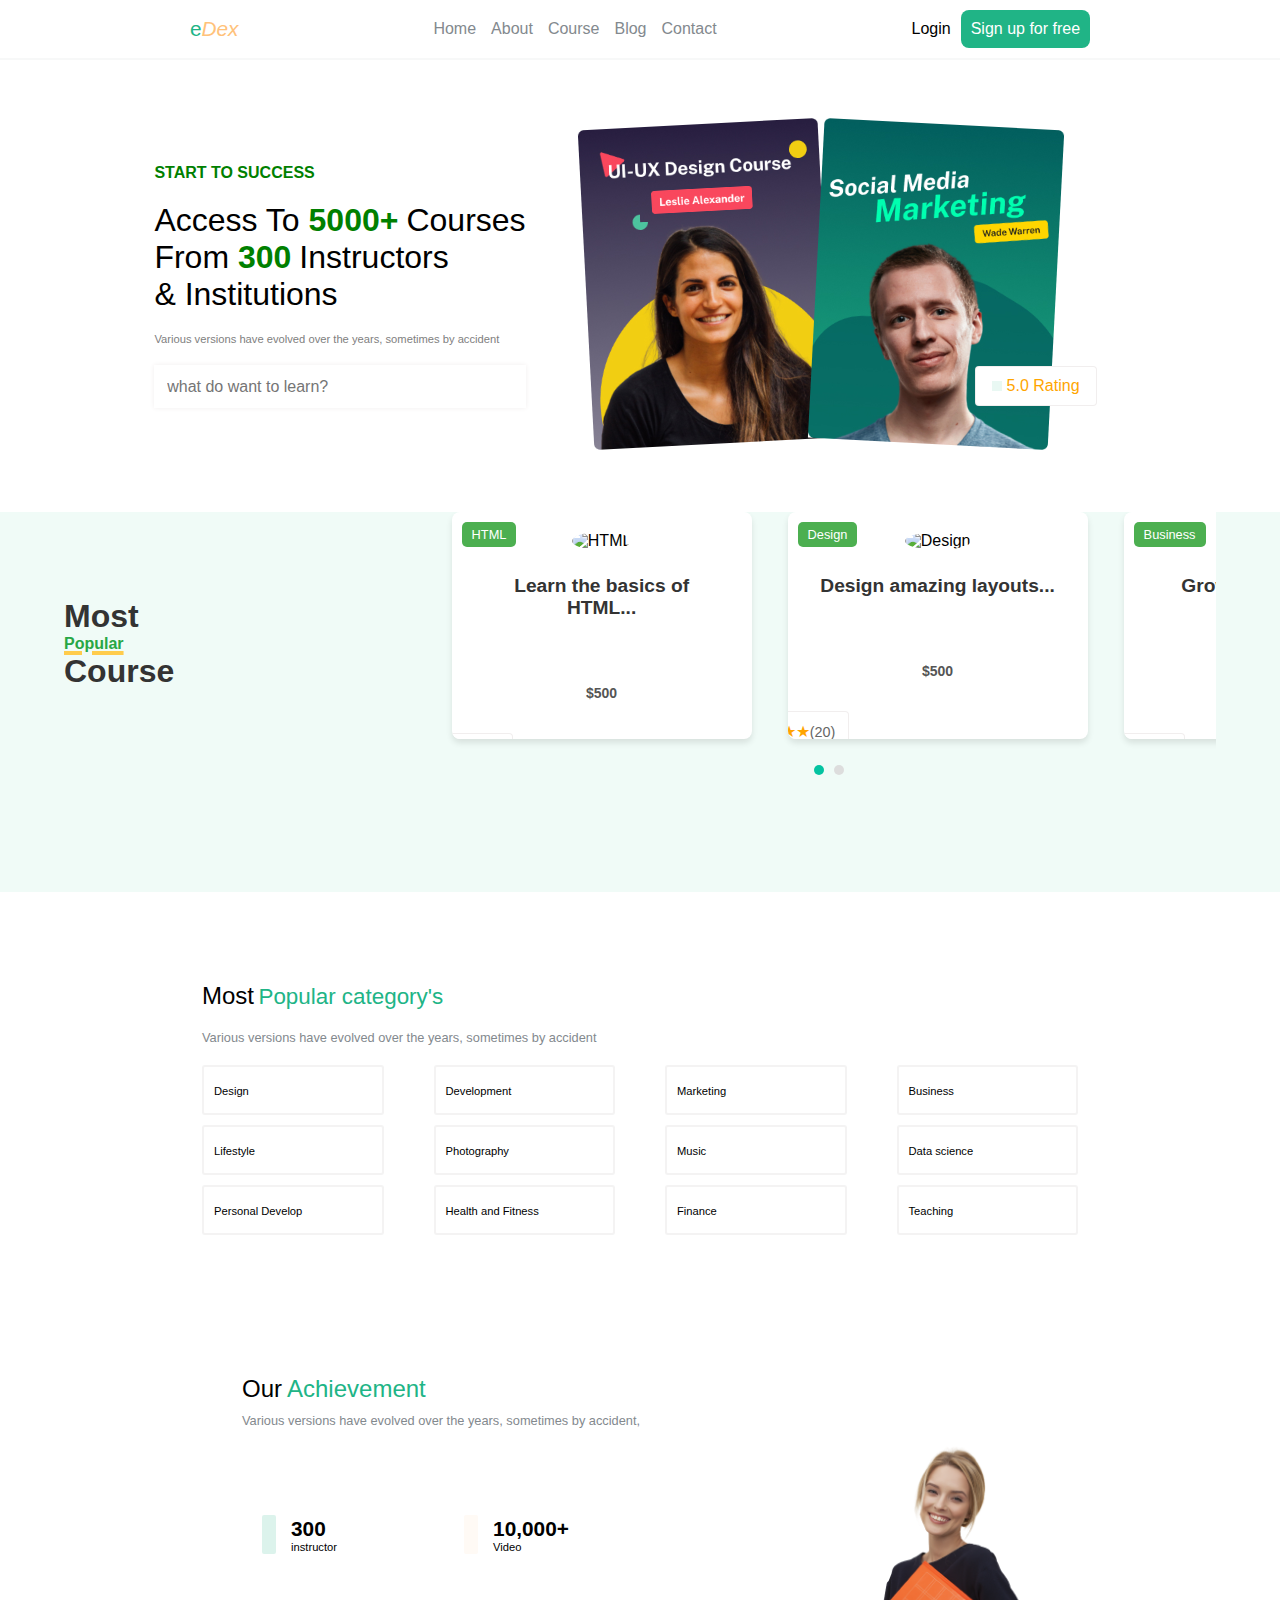
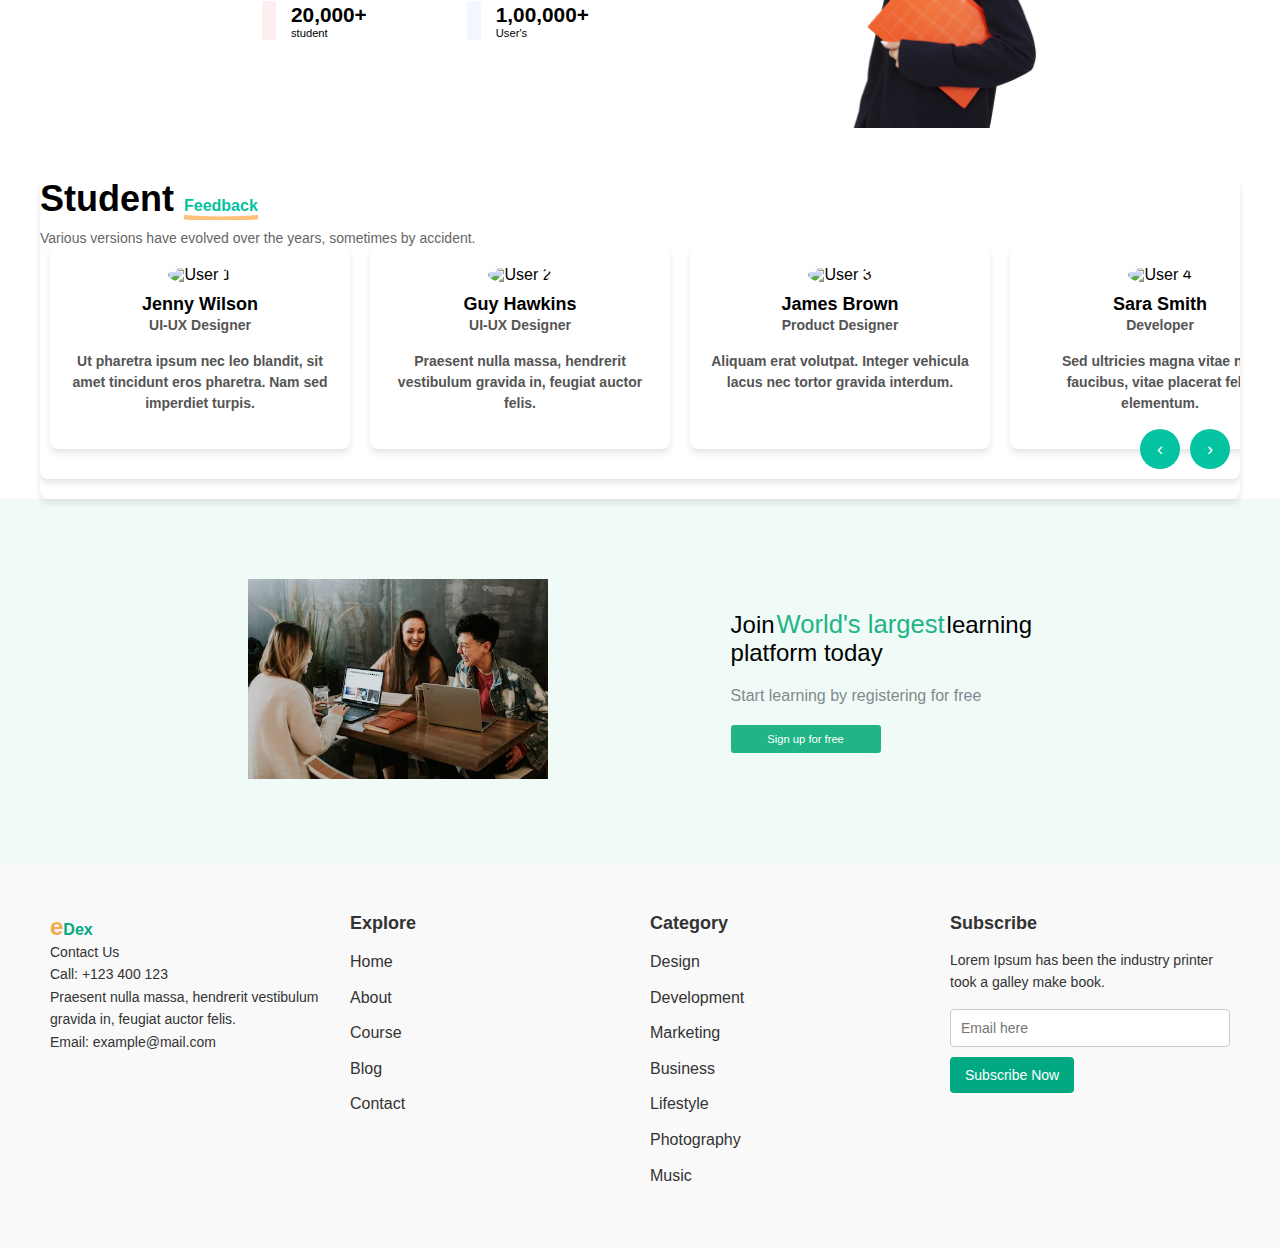
==== index.html @ a61bf7db "maked" ====
<!DOCTYPE html>
<html lang="en">

<head>
  <meta charset="UTF-8">
  <meta name="viewport" content="width=device-width, initial-scale=1.0">
  <title>eDex</title>
  <link rel="stylesheet" href="https://cdnjs.cloudflare.com/ajax/libs/remixicon/4.5.0/remixicon.css"
    integrity="sha512-6p+GTq7fjTHD/sdFPWHaFoALKeWOU9f9MPBoPnvJEWBkGS4PKVVbCpMps6IXnTiXghFbxlgDE8QRHc3MU91lJg=="
    crossorigin="anonymous" referrerpolicy="no-referrer" />

  <link rel="stylesheet" href="https://cdnjs.cloudflare.com/ajax/libs/font-awesome/6.7.1/css/all.min.css"
    integrity="sha512-5Hs3dF2AEPkpNAR7UiOHba+lRSJNeM2ECkwxUIxC1Q/FLycGTbNapWXB4tP889k5T5Ju8fs4b1P5z/iB4nMfSQ=="
    crossorigin="anonymous" referrerpolicy="no-referrer" />

  <link rel="stylesheet" href="style.css">
</head>

<body>
  <header class="header">
    <nav class="nav-bar">
      <div class="logo">
        <a href="">
          <p><span class="e">e</span><span class="dex">Dex</span></p>
        </a>
      </div>
      <div class="ul-div">
        <ul>
          <li><a href="#home">Home</a></li>
          <li><a href="#about">About</a></li>
          <li><a href="#Course">Course</a></li>
          <li><a href="#blog">Blog</a></li>
          <li><a href="#contact">Contact</a></li>
        </ul>
      </div>
      <div class="login-signup">
        <div class="child-1">
          <i class="fa-solid fa-lock"></i><button type="submit" class="btn login">Login</button>
        </div>
        <div class="child-2">
          <button type="submit" class="btn sign-up">Sign up for free</button>
        </div>
      </div>
    </nav>
  </header>
  <section id="home">
    <div class="home-container">
      <div class="text-content">
        <span class="green">START TO SUCCESS</span>
        <p>Access To <span class="green">5000+</span>Courses <br> From <span class="green">300</span>Instructors
          <br> & Institutions
        </p>
        <span class="grey">Various versions have evolved over the years, sometimes by accident</span>
        <div class="input-InHome">
          <input type="text" placeholder="what do want to learn?">
          <i class="fa-solid fa-magnifying-glass"></i>
        </div>


      </div>
      <div class="img-content">
        <div class="img-1">
          <img src="./img/img-1.jpeg" alt="">
        </div>
        <div class="img-2">
          <img src="./img/img-2.jpeg" alt="">
        </div>
        <div class="rating">
          <i class="fa-solid fa-star"></i>
          <p>5.0 Rating</p>
        </div>
      </div>
    </div>
  </section>

  <section id="about">
    <div class="scrollable-card-slider-container">
      <div class="title-section">
          <h1>Most <span>Popular</span> Course</h1>
      </div>
  
      <div class="slider-container">
          <div class="card-wrapper" id="cardWrapper">
              <div class="card">
                  <img src="https://plus.unsplash.com/premium_photo-1689530775582-83b8abdb5020?fm=jpg&q=60&w=3000&ixlib=rb-4.0.3&ixid=M3wxMjA3fDB8MHxzZWFyY2h8MXx8cmFuZG9tJTIwcGVyc29ufGVufDB8fDB8fHww" alt="HTML">
                  <span class="tag">HTML</span>
                  <h3>Learn the basics of HTML...</h3>
                  <div class="rating">★★★★★ <span>(15)</span></div>
                  <p>$500</p>
              </div>
              <div class="card">
                  <img src="https://img.freepik.com/free-photo/young-adult-man-wearing-hoodie-beanie_23-2149393636.jpg" alt="Design">
                  <span class="tag">Design</span>
                  <h3>Design amazing layouts...</h3>
                  <div class="rating">★★★★★ <span>(20)</span></div>
                  <p>$500</p>
              </div>
              <div class="card">
                  <img src="https://img.freepik.com/free-photo/losers-go-home-portrait-happy-guy-showing-loser-sign-forehead_155003-19452.jpg" alt="Business">
                  <span class="tag">Business</span>
                  <h3>Grow your business skills...</h3>
                  <div class="rating">★★★★★ <span>(102)</span></div>
                  <p>$500</p>
              </div>
              <div class="card">
                  <img src="https://media.istockphoto.com/id/925632000/photo/winning-success-man-happy-ecstatic-celebrating-being-a-winner-dynamic-energetic-image-of-male.jpg?s=612x612&w=0&k=20&c=sXcFBynfsKhhz_9A-Txj9OC85GzZUPW6DVGAXQM1nG4=" alt="Marketing">
                  <span class="tag">Marketing</span>
                  <h3>Master marketing strategies...</h3>
                  <div class="rating">★★★★★ <span>(45)</span></div>
                  <p>$500</p>
              </div>
          </div>
          <div class="dots-container" id="dotsContainer"></div>
      </div>
  </div>
  







  </section>


  <section id="Course">
    <div class="course-container">
      <div class="heading">
        <p><span class="most">Most</span> <span class="pop">Popular category's</span></p>
      </div>
      <div class="p">
        <p>Various versions have evolved over the years, sometimes by accident</p>
      </div>
      <div class="course">
        <div class="child">
          <div class="child-I">
            <div class="detail">
              <i class="ri-pen-nib-line"></i>
              <span>Design</span>
            </div>
            <div class="ic"><i class="ri-arrow-right-up-line"></i></i></div>
          </div>
          <div class="child-I">
            <div class="detail">
              <i class="fa-regular fa-file"></i>
              <span>Development</span>

            </div>
            <div class="ic"><i class="ri-arrow-right-up-line"></i></i></div>
          </div>
          <div class="child-I">
            <div class="detail">
              <i class="fa-solid fa-microphone"></i>
              <span>Marketing</span>
            </div>
            <div class="ic"><i class="ri-arrow-right-up-line"></i></i></div>
          </div>
          <div class="child-I">
            <div class="detail">
              <i class="fa-solid fa-briefcase"></i>
              <span>Business</span>
            </div>
            <div class="ic"><i class="ri-arrow-right-up-line"></i></i></div>
          </div>
        </div>
        <div class="child">
          <div class="child-I">

            <div class="detail">
              <i class="fa-regular fa-sun"></i>
              <span>Lifestyle</span>
            </div>
            <div class="ic"><i class="ri-arrow-right-up-line"></i></i></div>
          </div>

          <div class="child-I">
            <div class="detail">
              <i class="fa-solid fa-camera"></i>
              <span>Photography</span>
            </div>
            <div class="ic"><i class="ri-arrow-right-up-line"></i></i></div>
          </div>
          <div class="child-I">
            <div class="detail">
              <i class="fa-solid fa-music"></i>
              <span>Music</span>
            </div>
            <div class="ic"><i class="ri-arrow-right-up-line"></i></i></div>
          </div>
          <div class="child-I">
            <div class="detail">
              <i class="fa-solid fa-database"></i>
              <span>Data science</span>
            </div>
            <div class="ic"><i class="ri-arrow-right-up-line"></i></i></div>
          </div>
        </div>
        <div class="child">
          <div class="child-I">
            <div class="detail">
              <i class="fa-regular fa-lightbulb"></i>
              <span>Personal Develop</span>
            </div>
            <div class="ic"><i class="ri-arrow-right-up-line"></i></i></div>

          </div>
          <div class="child-I">
            <div class="detail">
              <i class="fa-solid fa-heart-pulse"></i>
              <span>Health and Fitness</span>
            </div>
            <div class="ic"><i class="ri-arrow-right-up-line"></i></i></div>
          </div>
          <div class="child-I">
            <div class="detail">
              <i class="fa-solid fa-diagram-project"></i>
              <span>Finance</span>
            </div>
            <div class="ic"><i class="ri-arrow-right-up-line"></i></i></div>
          </div>
          <div class="child-I">
            <div class="detail">
              <i class="fa-regular fa-image"></i>
              <span>Teaching</span>
            </div>
            <div class="ic"><i class="ri-arrow-right-up-line"></i></i></div>
          </div>
        </div>
      </div>
    </div>


  </section>

  <section id="blog">
    <div class="blog-container">
      <div class="first">
        <div class="our">
          <p><span class="text">Our</span><span class="green">Achievement</span></p>
        </div>
        <div class="para">
          <p>Various versions have evolved over the years, sometimes by accident,</p>
        </div>
      </div>


      <div class="second">
        <div class="number">
          <div class="second-I">
            <div class="number-child">
              <div class="ico I">
                <i class="ri-graduation-cap-line"></i>
              </div>
              <div class="num">
                <span class="n">300</span>
                <span class="t">instructor</span>
              </div>

            </div>
            <div class="number-child">
              <div class="ico II">
                <i class="ri-video-on-line"></i>
              </div>
              <div class="num m">
                <span class="n">10,000+</span>
                <span class="t">Video</span>
              </div>
            </div>
          </div>
          <div class="second-II">
            <div class="number-child">
              <div class="ico III">
                <i class="ri-graduation-cap-line"></i>
              </div>
              <div class="num">
                <span class="n">20,000+</span>
                <span class="t">student</span>
              </div>
            </div>
            <div class="number-child">
              <div class="ico IV">
                <i class="fa-solid fa-users"></i>
              </div>
              <div class="num">
                <span class="n">1,00,000+</span>
                <span class="t">User's</span>
              </div>
            </div>
          </div>
        </div>
        <div class="img-box">
          <img src="./img/Group 10.png" alt="">
        </div>
      </div>

    </div>



    <!-- ek container or aayega yha  -->

  </section>



<!-- Feedback Cards Section -->
<div class="feedback-section">
  <!-- Section Heading -->
  <div class="feedback-heading">
    <h2 id="p10">
      Student <span class="highlighted">Feedback</span>
    </h2>
    <p id="para-padding">Various versions have evolved over the years, sometimes by accident.</p>
  </div>

  <!-- Cards Container -->
  <div class="feedback-section">
    <div class="cards-container" id="cardsContainer">
      <!-- Individual Cards -->
      <div class="card">
        <img src="https://randomuser.me/api/portraits/women/1.jpg" alt="User 1">
        <h4>Jenny Wilson</h4>
        <p>UI-UX Designer</p>
        <p>Ut pharetra ipsum nec leo blandit, sit amet tincidunt eros pharetra. Nam sed imperdiet turpis.</p>
      </div>
      <div class="card">
        <img src="https://randomuser.me/api/portraits/men/1.jpg" alt="User 2">
        <h4>Guy Hawkins</h4>
        <p>UI-UX Designer</p>
        <p>Praesent nulla massa, hendrerit vestibulum gravida in, feugiat auctor felis.</p>
      </div>
      <div class="card">
        <img src="https://randomuser.me/api/portraits/men/2.jpg" alt="User 3">
        <h4>James Brown</h4>
        <p>Product Designer</p>
        <p>Aliquam erat volutpat. Integer vehicula lacus nec tortor gravida interdum.</p>
      </div>
      <div class="card">
        <img src="https://randomuser.me/api/portraits/women/2.jpg" alt="User 4">
        <h4>Sara Smith</h4>
        <p>Developer</p>
        <p>Sed ultricies magna vitae nisi faucibus, vitae placerat felis elementum.</p>
      </div>
      <div class="card">
        <img src="https://randomuser.me/api/portraits/women/3.jpg" alt="User 5">
        <h4>Emily Stone</h4>
        <p>Engineer</p>
        <p>Curabitur blandit mollis justo, id rhoncus mauris dignissim id.</p>
      </div>
    </div>

    <!-- Scroll Buttons -->
    <div class="scroll-buttons">
      <button class="scroll-btn" onclick="scrollCards(-1)">&#8249;</button>
      <button class="scroll-btn" onclick="scrollCards(1)">&#8250;</button>
    </div>

    <!-- Navigation Dots -->
    <div class="dots" id="dotsContainer"></div>
  </div>
</div>










  <section id="contact">
    <div class="contact-container">
      <div class="box-img">
        <img src="./img/Group 12.png" alt="">
      </div>
      <div class="box-text">
        <p><span class="ca">Join</span><span class="ga">World's largest</span><span class="ca">learning <br>platform
            today</span></p>
        <span class="gi">Start learning by registering for free</span>
        <button type="submit" class="contact-btn">Sign up for free</button>
      </div>
    </div>
  </section>




  <footer>
    <div class="footer-container">
      <div class="footer-column contact">
        <h3 class="footer-logo">e<span>Dex</span></h3>
        <p>Contact Us</p>
        <p>Call: +123 400 123</p>
        <p>Praesent nulla massa, hendrerit vestibulum gravida in, feugiat auctor felis.</p>
        <p>Email: example@mail.com</p>
        <div class="social-icons">
          <a href="#"><i class="fab fa-facebook"></i></a>
          <a href="#"><i class="fab fa-dribbble"></i></a>
          <a href="#"><i class="fab fa-linkedin"></i></a>
          <a href="#"><i class="fab fa-instagram"></i></a>
          <a href="#"><i class="fab fa-behance"></i></a>
        </div>
      </div>
      <div class="footer-column explore">
        <h4>Explore</h4>
        <ul>
          <li><a href="#">Home</a></li>
          <li><a href="#">About</a></li>
          <li><a href="#">Course</a></li>
          <li><a href="#">Blog</a></li>
          <li><a href="#">Contact</a></li>
        </ul>
      </div>
      <div class="footer-column category">
        <h4>Category</h4>
        <ul>
          <li><a href="#">Design</a></li>
          <li><a href="#">Development</a></li>
          <li><a href="#">Marketing</a></li>
          <li><a href="#">Business</a></li>
          <li><a href="#">Lifestyle</a></li>
          <li><a href="#">Photography</a></li>
          <li><a href="#">Music</a></li>
        </ul>
      </div>
      <div class="footer-column subscribe">
        <h4>Subscribe</h4>
        <p>Lorem Ipsum has been the industry printer took a galley make book.</p>
        <form>
          <input type="email" placeholder="Email here">
          <button type="submit">Subscribe Now</button>
        </form>
      </div>
    </div>
  </footer>



  <script src="./script.js"></script>
</body>
<html>
---- style.css ----
* {
    padding: 0;
    margin: 0;
    box-sizing: border-box;
    scroll-behavior: smooth;
    font-size: 16px;
    font-family: Arial, Helvetica, sans-serif;
}

a {
    text-decoration: none;
}

body {
    height: 100vh;
    width: 100%;
    background-color: #FFFFFF;
}

.header {
    width: 100%;
    display: flex;
    justify-content: space-evenly;
    align-items: center;
    padding: 10px;
    border-bottom: 2px solid #F7F8F8;
}

/* nav-bar */
.logo p span {
    font-size: 1.3rem;
}

.e {
    color: #20B486;
}

.dex {
    font-style: italic;
    color: #FFC27A;

}

.nav-bar {
    width: 100%;
    display: flex;
    justify-content: space-evenly;
    align-items: center;
}

.nav-bar ul {
    display: flex;
    justify-content: center;
    align-items: center;

}

.nav-bar ul li {
    list-style: none;
    margin-left: 15px;
}

.nav-bar ul a {
    text-decoration: none;
    color: #83898E;

}

.nav-bar ul a:hover {
    color: green;
    transition: .2s;
}

.login-signup {
    display: flex;
    justify-content: space-between;
    align-items: center;


}

.btn {
    border: none;
    outline: none;
    padding: 10px;
    background-color: #FFFFFF;
    cursor: pointer;
}

.child-1 {

    margin-left: 5px;
}

.child-1 i {
    background-color: #FFFFFF;

}

.sign-up {
    background-color: #20B486;
    color: white;
    font-weight: 400;
    border-radius: 8px;
}

/* Home styling */

#home {
    width: 100%;
    display: flex;
    justify-content: center;
    align-items: center;
    padding: 4rem;
    background-color: #FFFFFF;
}

.home-container {
    display: flex;
    justify-content: center;
    align-items: center;
    width: 90%;
}

.img-content {
    display: flex;
    justify-content: center;
    align-items: center;
    position: relative;
    left: 50px;
}

.img-content img {
    height: 320px;
    width: 240px;
}

.img-content .img-2 {
    rotate: 3deg;
}

.img-content .img-1 {
    rotate: -3deg;
    position: relative;
    left: 10px;
}

.rating {
    display: flex;
    justify-content: center;
    align-items: center;
    position: relative;
    top: 100px;
    right: 80px;
    width: 120px;
    background-color: #FFFFFF;
    box-shadow: 0px 0px 0px 1px #f1eeee;
    padding: 10px 4px;
    border-radius: 3px;
}

.rating i {
    color: #20B486;
    background-color: #E9F8F3;
    padding: 5px;
    margin-right: 5px;
}

.text-content {
    display: flex;
    justify-content: center;
    /* align-items: center; */
    flex-direction: column;
    gap: 20px;
}

.text-content .green {
    color: green;
    font-weight: 700;
    margin-right: 8px;
}

.text-content p,
.text-content p span {
    font-size: 2rem;
}

.grey {
    color: gray;
    font-size: .7rem;
}

.input-InHome {
    width: 100%;
    display: flex;
    justify-content: space-between;
    align-items: center;
    box-shadow: 0px 0px 5px 0px #f1eeee;
    padding: .8rem;

}

.input-InHome input {
    border: none;
    outline: none;
    width: 100%;

}


/* About  */
#about {
    height: 380px;
    width: 100%;
    background-color: #F0FBF7
}




/* Course */


#Course {
    display: flex;
    justify-content: center;
    align-items: center;
    width: 100%;
    padding: 80px;
}

.course-container {
    width: 80%;

    display: flex;
    justify-content: center;
    flex-direction: column;
    gap: 20px;
    padding: 10px;

}

.course {
    /* width: 80%; */
    display: flex;


    flex-direction: column;
    gap: 10px;

}

.child {
    display: flex;
    gap: 50px;
    justify-content: space-between;

}

.child-I {
    display: flex;
    justify-content: space-between;
    align-items: center;
    background-color: white;
    width: 200px;
    font-size: .8rem;
    box-shadow: 0px 0px 0px #83898eca;
    padding: 10px;
    height: auto;
    height: 50px;
    border: 2px solid rgba(234, 231, 231, 0.504);
    border-radius: 3px;
}

.child-I:hover {
    border: 1.5px solid #20B486;


}

.detail span {
    font-size: .7rem;
}

.ic {
    color: #20B486;
    padding: 5px;
    border-radius: 3px;
}

.ic:hover {
    background-color: #20B486;
    color: white;
    transition: .5s;
}

.p p {
    color: #83898E;
    font-size: .8rem;
}

.heading .most {
    font-size: 1.5rem;
    font-weight: 400;
}

.heading .pop {
    font-size: 1.4rem;
    color: #20B486;
}


/* Blog styling */


#blog {
    width: 100%;
    display: flex;
    justify-content: center;
    align-items: center;
    /* padding: 80px; */
}

.blog-container {
    width: 70%;

    padding: 50px;
}

.number {
    display: flex;
    justify-content: center;
    align-content: center;
    flex-direction: column;

    padding: 20px;
    gap: 50px;
}

.number-child {
    display: flex;
    justify-content: center;
    align-items: center;
    gap: 15px;
}

.ico i {
    font-size: 1.4rem;
    /* color: #20B486; */
}

.I i {
    color: #20B486;
    background-color: #20b48528;
    padding: 7px;
    border-radius: 2px;
}

.II i {
    color: #FFE1BF;
    background-color: #FFFAF5;
    padding: 7px;
    border-radius: 2px;
}

.III i {
    color: #F699A4;
    background-color: #FFEEF0;
    padding: 7px;
    border-radius: 2px;
}

.IV i {
    color: #4B9DFD;
    background-color: #F0F7FF;
    padding: 7px;
    border-radius: 2px;
}

.num {
    display: flex;
    flex-direction: column;
    /* align-items: center; */

}

.num .n {
    font-size: 1.3rem;
    font-weight: 600;
}

.num .t {
    font-size: .7rem;
}

.second {
    display: flex;
    justify-content: space-between;
    align-items: center;
}

.first .text {
    font-size: 1.5rem;
    font-size: 400;
}

.img-box {

    height: 300px;
    object-fit: cover;
}

.img-box img {
    height: 300px;
}

.first .green {
    color: #20B486;
    font-weight: 400;
    font-size: 1.5rem;
    margin-left: 5px;
}

.first .para p {
    color: #83898E;
    font-size: .8rem;
    margin-top: 10px;
}

.m {
    margin-right: 20px;
}

.second-I {
    display: flex;
    align-items: center;
    justify-content: space-between;
    gap: 100px;

}

.second-II {
    display: flex;
    gap: 100px;
    align-items: center;

}




/* Contact box styling */
#contact {
    width: 100%;
    display: flex;
    justify-content: center;
    align-items: center;

    padding: 80px;
    background-color: #F0FBF7;
}

.contact-container {
    display: flex;
    justify-content: space-between;
    align-items: center;

    width: 70%;
}

.box-img img {
    height: 200px;
    object-fit: cover;
}

.box-text {
    display: flex;
    flex-direction: column;
    justify-content: center;
    gap: 20px;
}

.ca {
    font-size: 1.5rem;
}

.ga {
    color: #20B486;
    font-size: 1.6rem;
    margin-left: 2px;
    margin-right: 2px;
}

.gi {
    color: #83898E;
    font: .8rem;
}

.contact-btn {
    width: 150px;
    font-size: .7rem;
    padding: 8px 5px;
    border-radius: 3px;
    border: none;
    outline: none;
    background-color: #20B486;
    color: white;
    font-weight: 400;
    cursor: pointer;
}

/* Footer Styling */
footer {
    background-color: #f9f9f9;
    padding: 40px 20px;
    font-family: Arial, sans-serif;
    color: #333;
}

.footer-container {
    display: flex;
    flex-wrap: wrap;
    justify-content: space-between;
    max-width: 1200px;
    margin: 0 auto;
}

.footer-column {
    flex: 1;
    margin: 10px;
    min-width: 220px;
}

.footer-logo {
    font-size: 24px;
    font-weight: bold;
    color: #F6A851;
}

.footer-logo span {
    color: #00A982;
}

.footer-column h4 {
    font-size: 18px;
    margin-bottom: 15px;
    color: #333;
}

.footer-column p,
.footer-column ul {
    font-size: 14px;
    line-height: 1.6;
}

.footer-column ul {
    list-style: none;
    padding: 0;
}

.footer-column ul li {
    margin-bottom: 10px;
}

.footer-column ul li a {
    text-decoration: none;
    color: #333;
    transition: color 0.3s;
}

.footer-column ul li a:hover {
    color: #00A982;
}

.social-icons {
    margin-top: 15px;
    display: flex;
    gap: 10px;
}

.social-icons a {
    font-size: 18px;
    color: #333;
    text-decoration: none;
    transition: color 0.3s;
}

.social-icons a:hover {
    color: #00A982;
}

footer form {
    margin-top: 15px;
}

footer input[type="email"] {
    width: 100%;
    padding: 10px;
    margin-bottom: 10px;
    border: 1px solid #ccc;
    border-radius: 4px;
    font-size: 14px;
}

footer button {
    background-color: #00A982;
    color: white;
    border: none;
    padding: 10px 15px;
    border-radius: 4px;
    font-size: 14px;
    cursor: pointer;
    transition: background-color 0.3s;
}

footer button:hover {
    background-color: #007a64;
}

/* Responsive Styles */
@media screen and (max-width: 768px) {
    .footer-container {
        flex-direction: column;
        align-items: center;
    }

    .footer-column {
        text-align: center;
    }

    footer input[type="email"],
    footer button {
        width: 100%;
    }
}



/* about */



.scrollable-card-slider-container {
    display: flex;
    align-items: center;
    width: 90%;
    max-width: 1200px;
    gap: 2rem;
    margin: 0 auto;
}

/* Title Section */
.title-section {
    flex: 0 0 30%;
    text-align: left;
}

.title-section h1 {
    font-size: 2rem;
    color: #333;
}

.title-section h1 span {
    display: block;
    color: #28a745;
    text-decoration: underline;
    text-decoration-color: #ffcc4c;
    text-decoration-thickness: 4px;
}

/* Slider Container */
.slider-container {
    position: relative;
    flex: 1;
    overflow: hidden;
}

.card-wrapper {
    display: flex;
    gap: 1rem;
    overflow-x: auto;
    scroll-behavior: smooth;
    padding-bottom: 1rem;
}

.card-wrapper::-webkit-scrollbar {
    height: 8px;
}

.card-wrapper::-webkit-scrollbar-thumb {
    background: #ddd;
    border-radius: 10px;
}

.card {
    min-width: 300px;
    flex-shrink: 0;
    background: #fff;
    border-radius: 10px;
    box-shadow: 0 2px 10px rgba(0, 0, 0, 0.1);
    overflow: hidden;
    text-align: center;
    position: relative;
}

.card img {
    width: 100%;
    height: 180px;
    object-fit: cover;
}

.card .tag {
    position: absolute;
    top: 10px;
    left: 10px;
    background: #4CAF50;
    color: #fff;
    padding: 5px 10px;
    border-radius: 5px;
    font-size: 0.8rem;
}

.card h3 {
    margin: 15px 10px;
    font-size: 1.2rem;
    color: #333;
}

.rating {
    color: orange;
    margin: 10px 0;
}

.rating span {
    color: #666;
    font-size: 0.9rem;
}

.card p {
    font-size: 1.2rem;
    font-weight: bold;
    color: #444;
    margin-bottom: 15px;
}

/* Dots */
.dots-container {
    display: flex;
    justify-content: center;
    margin-top: 10px;
}

.dot {
    width: 12px;
    height: 12px;
    background: #ccc;
    border-radius: 50%;
    margin: 0 5px;
    cursor: pointer;
    transition: background 0.3s ease;
}

.dot.active {
    background: #1E90FF;
}

@media (max-width: 768px) {
    .card {
        min-width: 250px;
    }
}

@media (max-width: 480px) {
    .card {
        min-width: 200px;
    }
}






/* cards last wala */


.feedback-section {
    position: relative;
    width: 100%;
    max-width: 1200px;
    margin: 0 auto;
    overflow: hidden;
    background-color: #fff;
    border-radius: 8px;
    box-shadow: 0 4px 6px rgba(0, 0, 0, 0.1);
    padding-bottom: 20px; /* Ensure space for buttons */
  }

  .feedback-heading h2 {
    font-size: 36px;
    font-weight: bold;
    color: #000;
    margin: 0;
  }

  .highlighted {
    color: #04c3a1;
    position: relative;
    display: inline-block;
  }

  .highlighted::after {
    content: "";
    position: absolute;
    bottom: -5px;
    left: 0;
    width: 100%;
    height: 6px;
    background: url('data:image/svg+xml;utf8,<svg xmlns="http://www.w3.org/2000/svg" width="100" height="6" viewBox="0 0 100 6"><path d="M0 3 C25 6, 75 6, 100 3" stroke="%23FEC17A" stroke-width="6" fill="none" /></svg>') no-repeat;
    background-size: 100% 100%;
  }

  .feedback-heading p {
    color: #666;
    font-size: 14px;
    margin: 10px 0 0;
  }

  .cards-container {
    display: flex;
    transition: transform 0.4s ease-in-out;
  }

  .card {
    min-width: 300px;
    max-width: 300px;
    margin: 0 10px;
    background-color: #fff;
    border-radius: 8px;
    box-shadow: 0 4px 6px rgba(0, 0, 0, 0.1);
    padding: 20px;
    text-align: center;
  }

  .card img {
    width: 60px;
    height: 60px;
    border-radius: 50%;
    object-fit: cover;
    margin-bottom: 10px;
  }

  .card h4 {
    margin: 0;
    font-size: 18px;
  }

  .card p {
    font-size: 14px;
    color: #555;
    line-height: 1.5;
  }

  .scroll-buttons {
    position: absolute;
    bottom: 10px;
    right: 10px;
    display: flex;
    gap: 10px;
  }

  .scroll-btn {
    background-color: #04c3a1;
    color: white;
    border: none;
    border-radius: 50%;
    width: 40px;
    height: 40px;
    cursor: pointer;
    font-size: 18px;
    display: flex;
    align-items: center;
    justify-content: center;
  }

  .dots {
    text-align: center;
    margin-top: 10px;
  }

  .dot {
    display: inline-block;
    width: 10px;
    height: 10px;
    margin: 0 5px;
    background-color: #ddd;
    border-radius: 50%;
  }

  .dot.active {
    background-color: #04c3a1;
  }
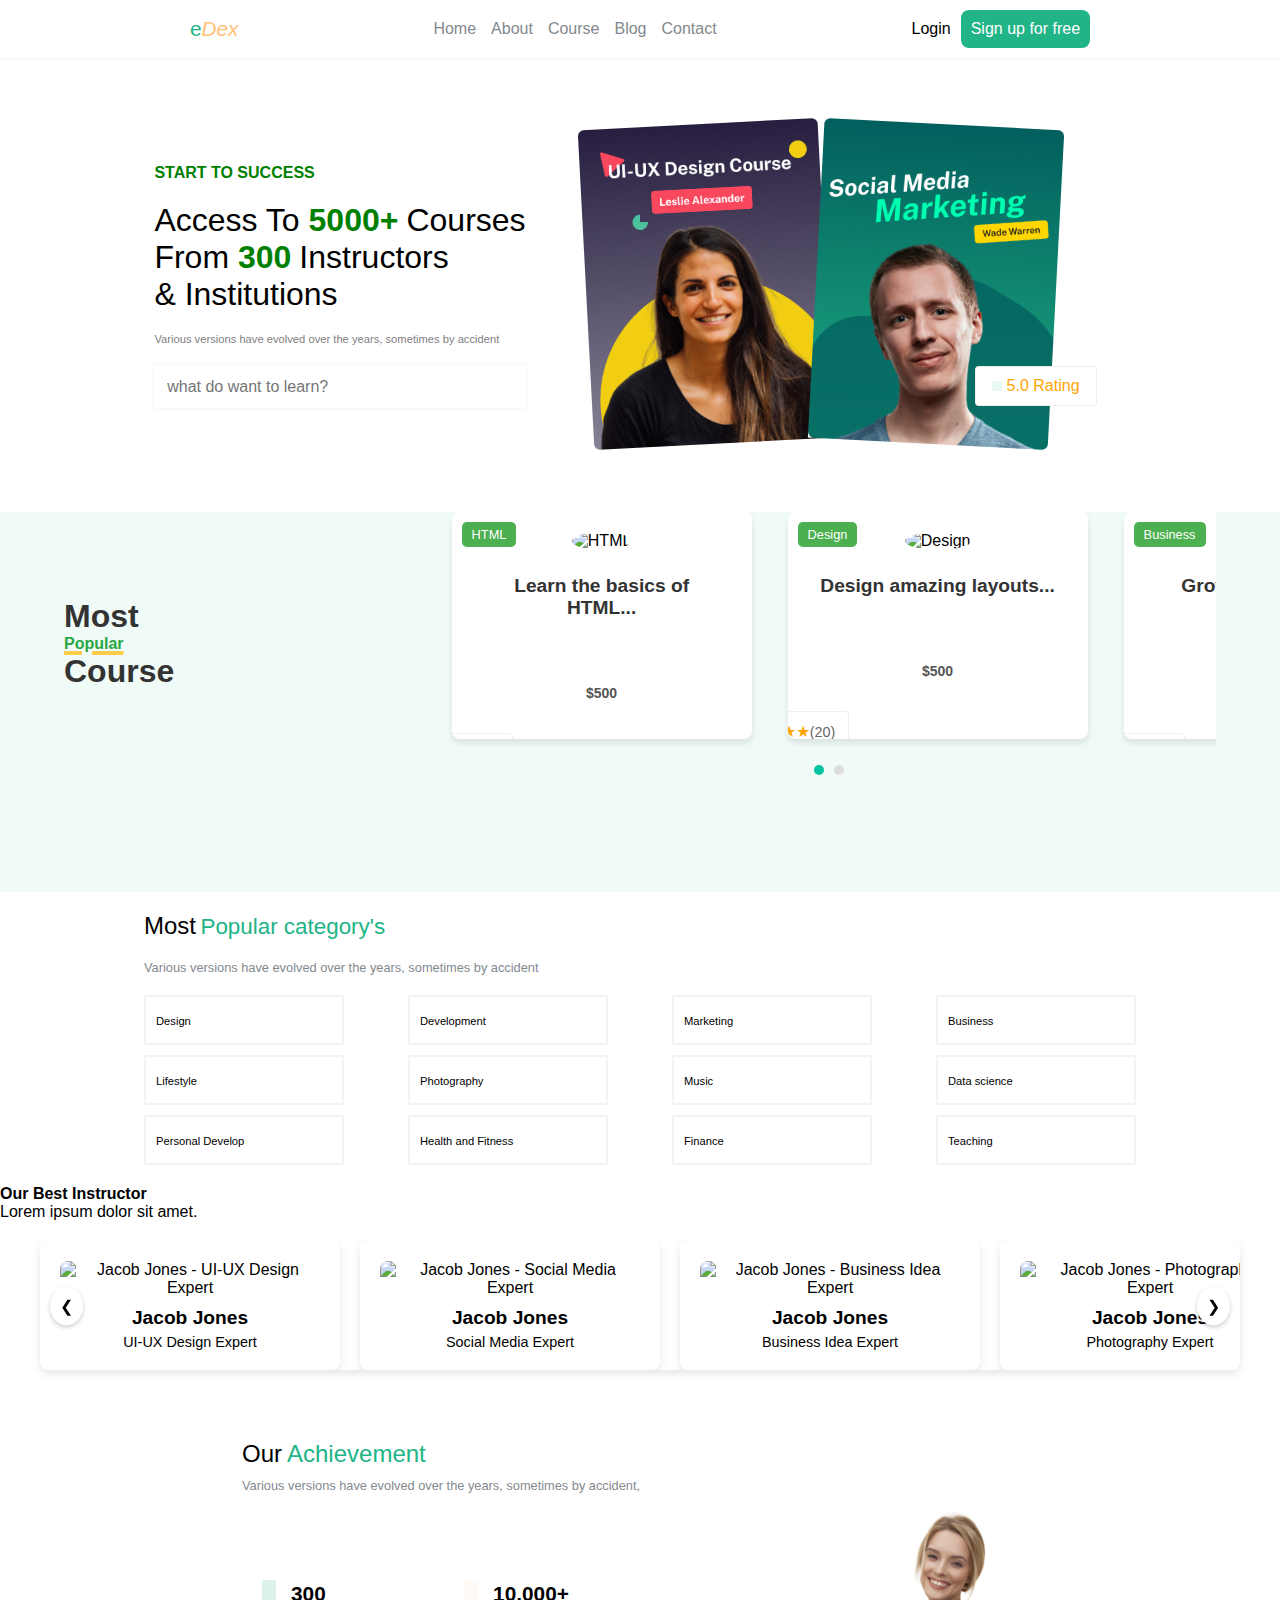
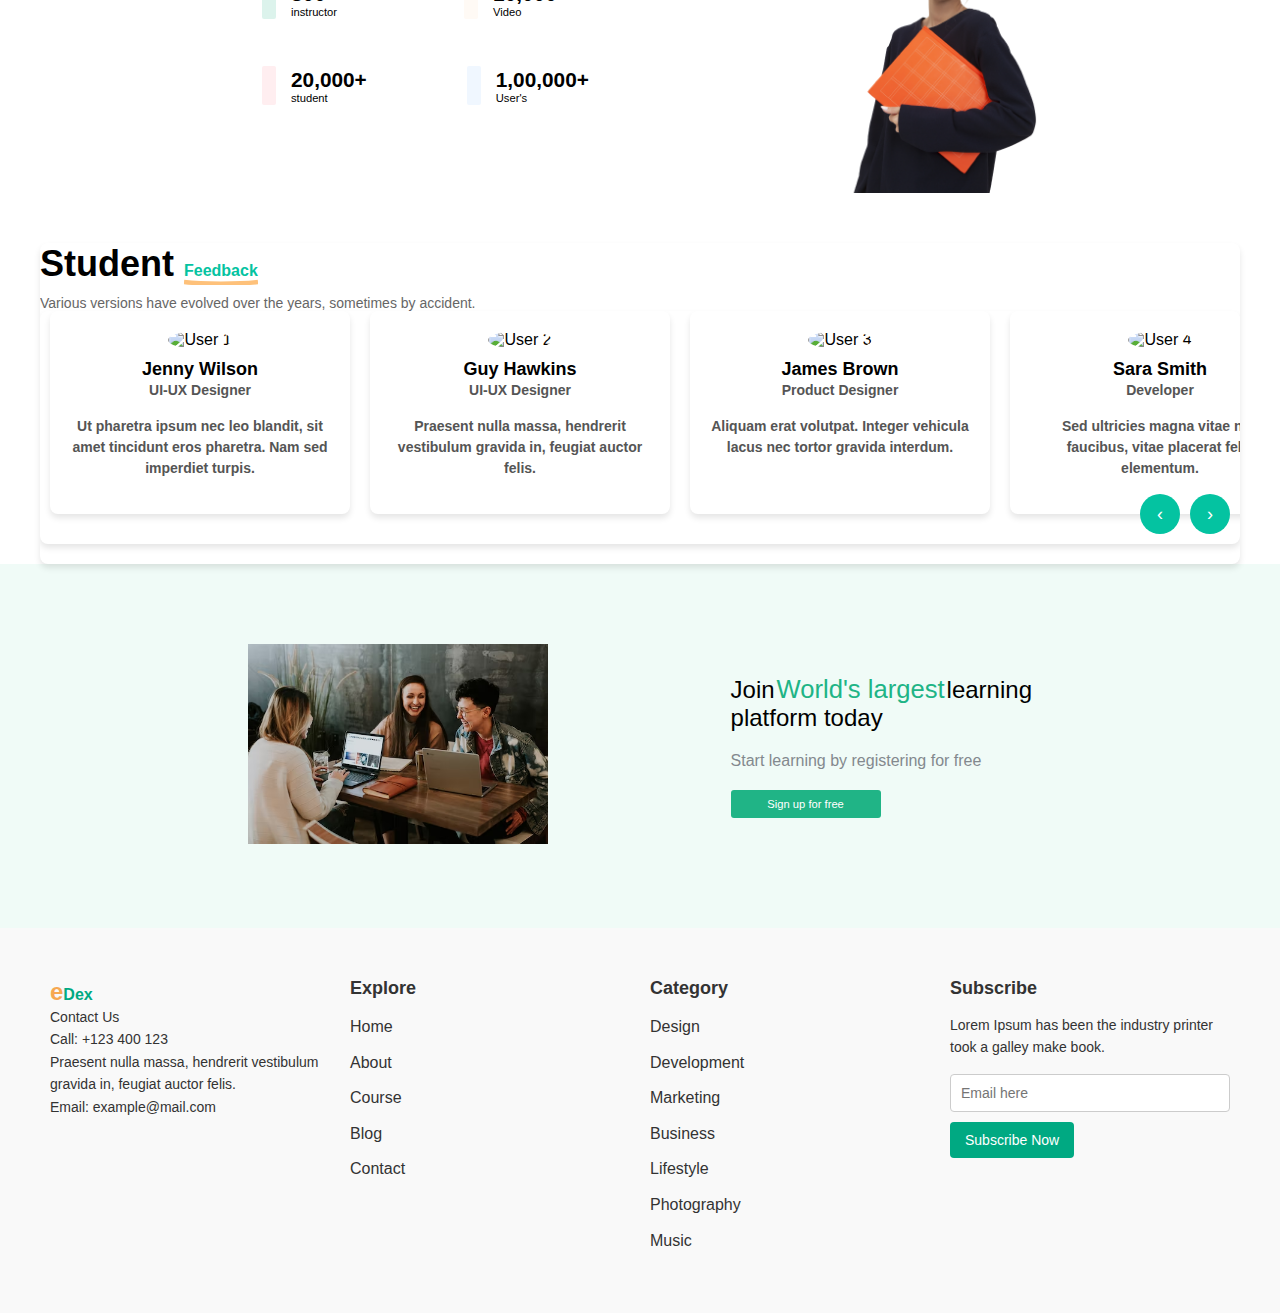
==== commit 7ccd193f: "maked" ====
--- a/index.html
+++ b/index.html
@@ -232,6 +232,63 @@
 
 
   </section>
+
+<div>
+  <h1>Our Best Instructor</h1>
+  <p>Lorem ipsum dolor sit amet.</p>
+</div>
+
+  <div class="n1">
+
+    <div class="n2">
+
+        <div class="n3">
+            <div class="n4">
+                <img src="https://thumbs.dreamstime.com/b/thank-god-relieved-happy-triumphing-girl-winning-prize-money-smartphone-fist-pump-looking-up-shouting-joy-celebrating-221387100.jpg"
+                    alt="Jacob Jones - UI-UX Design Expert">
+                <h3>Jacob Jones</h3>
+                <p>UI-UX Design Expert</p>
+            </div>
+            <div class="n4">
+                <img src="https://preview.redd.it/created-random-people-using-chatgpt-midjourney-do-you-know-v0-q1aa450i5dqb1.png?width=1024&format=png&auto=webp&s=c4e9abc47d193474a2fa1a7e337d9d9340dce947"
+                    alt="Jacob Jones - Social Media Expert">
+                <h3>Jacob Jones</h3>
+                <p>Social Media Expert</p>
+            </div>
+            <div class="n4">
+                <img src="https://media.istockphoto.com/id/1856888416/photo/cheerful-young-man-smiling-and-looking-at-camera.webp?b=1&s=612x612&w=0&k=20&c=8yomLm-9639m9qzYRIJfsjnuu555wjPuUSMtjNpIlPE="
+                    alt="Jacob Jones - Business Idea Expert">
+                <h3>Jacob Jones</h3>
+                <p>Business Idea Expert</p>
+            </div>
+            <div class="n4">
+                <img src="https://img.freepik.com/free-photo/content-handsome-young-man-blue-tshirt-pointing-aside_1262-17845.jpg?semt=ais_hybrid"
+                    alt="Jacob Jones - Photography Expert">
+                <h3>Jacob Jones</h3>
+                <p>Photography Expert</p>
+            </div>
+            <div class="n4">
+                <img src="https://media.istockphoto.com/id/997461858/photo/attractive-young-man-in-blue-t-shirt-pointing-up-with-his-finger-isolated-on-gray-background.jpg?s=612x612&w=0&k=20&c=70pkYuhz65EqNOB9qI5JSDXNbQUwGLxKTCgsSWoy4kM="
+                    alt="Robert Fox - Photography Expert">
+                <h3>Robert Fox</h3>
+                <p>Photography Expert</p>
+            </div>
+        </div>
+        <div class="n5">
+            <button class="n6" onclick="scrollLeft()">&#10094;</button>
+            <button class="n6" onclick="scrollRight()">&#10095;</button>
+        </div>
+    </div>
+</div>
+
+
+
+
+
+
+
+
+
 
   <section id="blog">
     <div class="blog-container">
--- a/style.css
+++ b/style.css
@@ -226,7 +226,7 @@
     justify-content: center;
     align-items: center;
     width: 100%;
-    padding: 80px;
+    padding: 20px;
 }
 
 .course-container {
@@ -236,15 +236,13 @@
     justify-content: center;
     flex-direction: column;
     gap: 20px;
-    padding: 10px;
+    /* padding: 10px; */
 
 }
 
 .course {
     /* width: 80%; */
     display: flex;
-
-
     flex-direction: column;
     gap: 10px;
 
@@ -793,23 +791,24 @@
     background-color: #fff;
     border-radius: 8px;
     box-shadow: 0 4px 6px rgba(0, 0, 0, 0.1);
-    padding-bottom: 20px; /* Ensure space for buttons */
-  }
-
-  .feedback-heading h2 {
+    padding-bottom: 20px;
+    /* Ensure space for buttons */
+}
+
+.feedback-heading h2 {
     font-size: 36px;
     font-weight: bold;
     color: #000;
     margin: 0;
-  }
-
-  .highlighted {
+}
+
+.highlighted {
     color: #04c3a1;
     position: relative;
     display: inline-block;
-  }
-
-  .highlighted::after {
+}
+
+.highlighted::after {
     content: "";
     position: absolute;
     bottom: -5px;
@@ -818,20 +817,20 @@
     height: 6px;
     background: url('data:image/svg+xml;utf8,<svg xmlns="http://www.w3.org/2000/svg" width="100" height="6" viewBox="0 0 100 6"><path d="M0 3 C25 6, 75 6, 100 3" stroke="%23FEC17A" stroke-width="6" fill="none" /></svg>') no-repeat;
     background-size: 100% 100%;
-  }
-
-  .feedback-heading p {
+}
+
+.feedback-heading p {
     color: #666;
     font-size: 14px;
     margin: 10px 0 0;
-  }
-
-  .cards-container {
+}
+
+.cards-container {
     display: flex;
     transition: transform 0.4s ease-in-out;
-  }
-
-  .card {
+}
+
+.card {
     min-width: 300px;
     max-width: 300px;
     margin: 0 10px;
@@ -840,36 +839,36 @@
     box-shadow: 0 4px 6px rgba(0, 0, 0, 0.1);
     padding: 20px;
     text-align: center;
-  }
-
-  .card img {
+}
+
+.card img {
     width: 60px;
     height: 60px;
     border-radius: 50%;
     object-fit: cover;
     margin-bottom: 10px;
-  }
-
-  .card h4 {
+}
+
+.card h4 {
     margin: 0;
     font-size: 18px;
-  }
-
-  .card p {
+}
+
+.card p {
     font-size: 14px;
     color: #555;
     line-height: 1.5;
-  }
-
-  .scroll-buttons {
+}
+
+.scroll-buttons {
     position: absolute;
     bottom: 10px;
     right: 10px;
     display: flex;
     gap: 10px;
-  }
-
-  .scroll-btn {
+}
+
+.scroll-btn {
     background-color: #04c3a1;
     color: white;
     border: none;
@@ -881,22 +880,136 @@
     display: flex;
     align-items: center;
     justify-content: center;
-  }
-
-  .dots {
+}
+
+.dots {
     text-align: center;
     margin-top: 10px;
-  }
-
-  .dot {
+}
+
+.dot {
     display: inline-block;
     width: 10px;
     height: 10px;
     margin: 0 5px;
     background-color: #ddd;
     border-radius: 50%;
-  }
-
-  .dot.active {
+}
+
+.dot.active {
     background-color: #04c3a1;
-  }+}
+
+/* our best Instructor cards  */
+
+.n1 {
+    display: flex;
+    flex-direction: column;
+    align-items: center;
+    justify-content: center;
+    /* min-height: 100vh; */
+    /* padding: 20px; */
+    margin: 20px;
+}
+
+.n2 {
+    position: relative;
+    width: 100%;
+    max-width: 1200px;
+}
+
+.n3 {
+    display: flex;
+    gap: 20px;
+    overflow-x: auto;
+    scroll-behavior: smooth;
+    /* padding: 20px; */
+    background-color: #fff;
+    border-radius: 8px;
+    box-shadow: 0 4px 8px rgba(0, 0, 0, 0.1);
+}
+
+.carousel::-webkit-scrollbar {
+    display: none;
+}
+
+.n4 {
+    min-width: 250px;
+    max-width: 300px;
+    flex-shrink: 0;
+    padding: 20px;
+    background-color: #fff;
+    border-radius: 8px;
+    box-shadow: 0 4px 8px rgba(0, 0, 0, 0.1);
+    text-align: center;
+}
+
+.n4 img {
+    width: 100%;
+    border-radius: 8px;
+    height: 200px;
+    object-fit: cover;
+}
+
+.n4 h3 {
+    margin-top: 10px;
+    font-size: 1.2rem;
+}
+
+.n4 p {
+    margin-top: 5px;
+    font-size: 0.9rem;
+}
+
+.n5 {
+    display: flex;
+    justify-content: space-between;
+    position: absolute;
+    top: 50%;
+    transform: translateY(-50%);
+    width: 100%;
+    padding: 0 10px;
+    pointer-events: none;
+}
+
+.n6 {
+    background-color: #fff;
+    border: none;
+    border-radius: 50%;
+    padding: 10px;
+    cursor: pointer;
+    box-shadow: 0 2px 4px rgba(0, 0, 0, 0.2);
+    pointer-events: auto;
+}
+
+.n6:hover {
+    background-color: #f0f0f0;
+}
+
+@media (max-width: 768px) {
+    .n4 {
+        min-width: 200px;
+    }
+
+    .n4 img {
+        height: 150px;
+    }
+
+    .n5 {
+        padding: 0 5px;
+    }
+}
+
+@media (max-width: 480px) {
+    .n4 {
+        min-width: 150px;
+    }
+
+    .n4 h3 {
+        font-size: 1rem;
+    }
+
+    .n4 p {
+        font-size: 0.8rem;
+    }
+}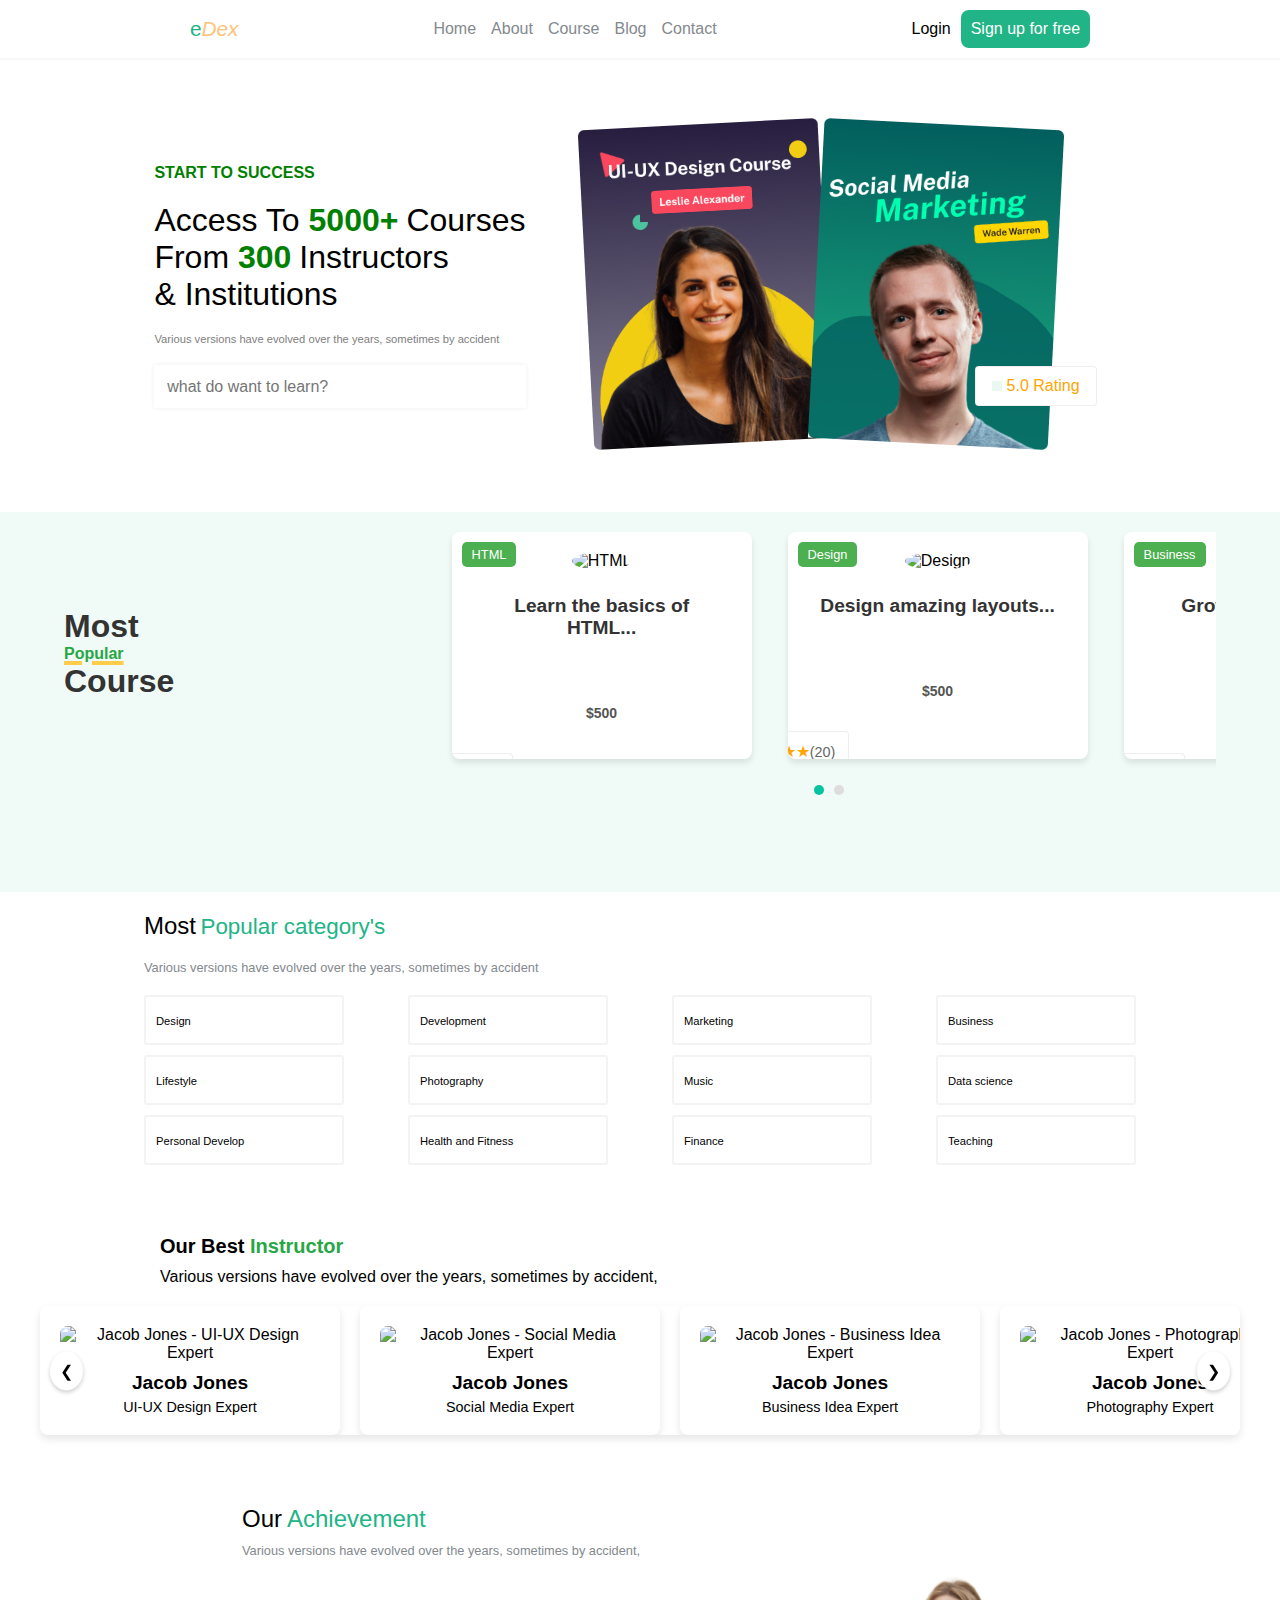
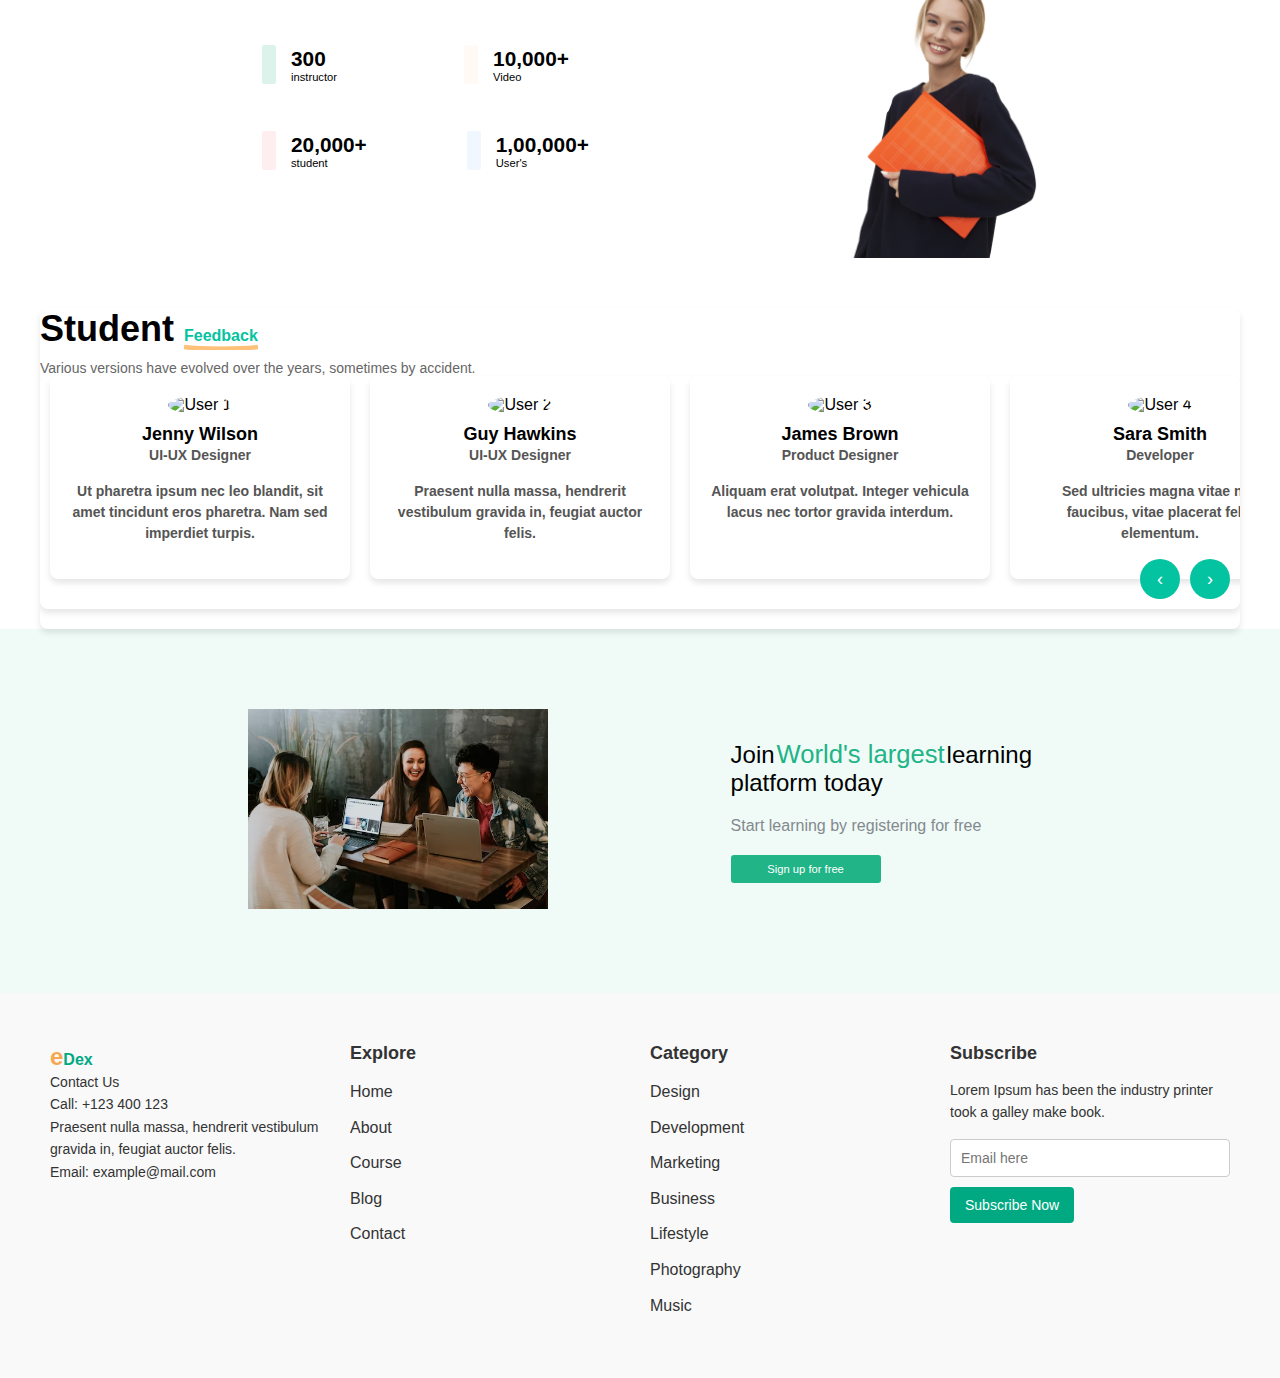
==== commit b8325728: "Changes" ====
--- a/index.html
+++ b/index.html
@@ -233,9 +233,9 @@
 
   </section>
 
-<div>
-  <h1>Our Best Instructor</h1>
-  <p>Lorem ipsum dolor sit amet.</p>
+<div id="m4">
+  <h1 id="m2">Our Best <span id="m1">Instructor</span></h1>
+  <p id="m3">Various versions have evolved over the years, sometimes by accident,</p>
 </div>
 
   <div class="n1">
--- a/style.css
+++ b/style.css
@@ -27,6 +27,7 @@
 }
 
 /* nav-bar */
+
 .logo p span {
     font-size: 1.3rem;
 }
@@ -38,7 +39,6 @@
 .dex {
     font-style: italic;
     color: #FFC27A;
-
 }
 
 .nav-bar {
@@ -52,7 +52,6 @@
     display: flex;
     justify-content: center;
     align-items: center;
-
 }
 
 .nav-bar ul li {
@@ -63,7 +62,6 @@
 .nav-bar ul a {
     text-decoration: none;
     color: #83898E;
-
 }
 
 .nav-bar ul a:hover {
@@ -75,8 +73,6 @@
     display: flex;
     justify-content: space-between;
     align-items: center;
-
-
 }
 
 .btn {
@@ -88,13 +84,11 @@
 }
 
 .child-1 {
-
     margin-left: 5px;
 }
 
 .child-1 i {
     background-color: #FFFFFF;
-
 }
 
 .sign-up {
@@ -169,7 +163,6 @@
 .text-content {
     display: flex;
     justify-content: center;
-    /* align-items: center; */
     flex-direction: column;
     gap: 20px;
 }
@@ -197,29 +190,24 @@
     align-items: center;
     box-shadow: 0px 0px 5px 0px #f1eeee;
     padding: .8rem;
-
 }
 
 .input-InHome input {
     border: none;
     outline: none;
     width: 100%;
-
 }
 
 
 /* About  */
+
 #about {
     height: 380px;
     width: 100%;
     background-color: #F0FBF7
 }
 
-
-
-
 /* Course */
-
 
 #Course {
     display: flex;
@@ -231,28 +219,22 @@
 
 .course-container {
     width: 80%;
-
     display: flex;
     justify-content: center;
     flex-direction: column;
     gap: 20px;
-    /* padding: 10px; */
-
 }
 
 .course {
-    /* width: 80%; */
     display: flex;
     flex-direction: column;
     gap: 10px;
-
 }
 
 .child {
     display: flex;
     gap: 50px;
     justify-content: space-between;
-
 }
 
 .child-I {
@@ -272,8 +254,6 @@
 
 .child-I:hover {
     border: 1.5px solid #20B486;
-
-
 }
 
 .detail span {
@@ -307,21 +287,17 @@
     color: #20B486;
 }
 
-
 /* Blog styling */
 
-
 #blog {
     width: 100%;
     display: flex;
     justify-content: center;
     align-items: center;
-    /* padding: 80px; */
 }
 
 .blog-container {
     width: 70%;
-
     padding: 50px;
 }
 
@@ -330,7 +306,6 @@
     justify-content: center;
     align-content: center;
     flex-direction: column;
-
     padding: 20px;
     gap: 50px;
 }
@@ -344,7 +319,6 @@
 
 .ico i {
     font-size: 1.4rem;
-    /* color: #20B486; */
 }
 
 .I i {
@@ -378,8 +352,6 @@
 .num {
     display: flex;
     flex-direction: column;
-    /* align-items: center; */
-
 }
 
 .num .n {
@@ -403,7 +375,6 @@
 }
 
 .img-box {
-
     height: 300px;
     object-fit: cover;
 }
@@ -434,26 +405,21 @@
     align-items: center;
     justify-content: space-between;
     gap: 100px;
-
 }
 
 .second-II {
     display: flex;
     gap: 100px;
     align-items: center;
-
-}
-
-
-
+}
 
 /* Contact box styling */
+
 #contact {
     width: 100%;
     display: flex;
     justify-content: center;
     align-items: center;
-
     padding: 80px;
     background-color: #F0FBF7;
 }
@@ -462,7 +428,6 @@
     display: flex;
     justify-content: space-between;
     align-items: center;
-
     width: 70%;
 }
 
@@ -508,6 +473,7 @@
 }
 
 /* Footer Styling */
+
 footer {
     background-color: #f9f9f9;
     padding: 40px 20px;
@@ -616,6 +582,7 @@
 }
 
 /* Responsive Styles */
+
 @media screen and (max-width: 768px) {
     .footer-container {
         flex-direction: column;
@@ -632,11 +599,7 @@
     }
 }
 
-
-
 /* about */
-
-
 
 .scrollable-card-slider-container {
     display: flex;
@@ -648,6 +611,7 @@
 }
 
 /* Title Section */
+
 .title-section {
     flex: 0 0 30%;
     text-align: left;
@@ -667,6 +631,7 @@
 }
 
 /* Slider Container */
+
 .slider-container {
     position: relative;
     flex: 1;
@@ -679,6 +644,7 @@
     overflow-x: auto;
     scroll-behavior: smooth;
     padding-bottom: 1rem;
+    margin-top: 20px;
 }
 
 .card-wrapper::-webkit-scrollbar {
@@ -742,6 +708,7 @@
 }
 
 /* Dots */
+
 .dots-container {
     display: flex;
     justify-content: center;
@@ -774,13 +741,7 @@
     }
 }
 
-
-
-
-
-
 /* cards last wala */
-
 
 .feedback-section {
     position: relative;
@@ -792,7 +753,6 @@
     border-radius: 8px;
     box-shadow: 0 4px 6px rgba(0, 0, 0, 0.1);
     padding-bottom: 20px;
-    /* Ensure space for buttons */
 }
 
 .feedback-heading h2 {
@@ -907,8 +867,6 @@
     flex-direction: column;
     align-items: center;
     justify-content: center;
-    /* min-height: 100vh; */
-    /* padding: 20px; */
     margin: 20px;
 }
 
@@ -923,7 +881,6 @@
     gap: 20px;
     overflow-x: auto;
     scroll-behavior: smooth;
-    /* padding: 20px; */
     background-color: #fff;
     border-radius: 8px;
     box-shadow: 0 4px 8px rgba(0, 0, 0, 0.1);
@@ -1012,4 +969,26 @@
     .n4 p {
         font-size: 0.8rem;
     }
+}
+
+#m1 {
+    color: #28a745;
+    font-size: 20px;
+    font-weight: bold;
+}
+
+#m2 {
+    font-size: 20px;
+    font-weight: bold;
+    margin: 10px 160px;
+
+}
+
+#m3 {
+    margin: 10px 160px;
+
+}
+
+#m4 {
+    margin-top: 50px;
 }